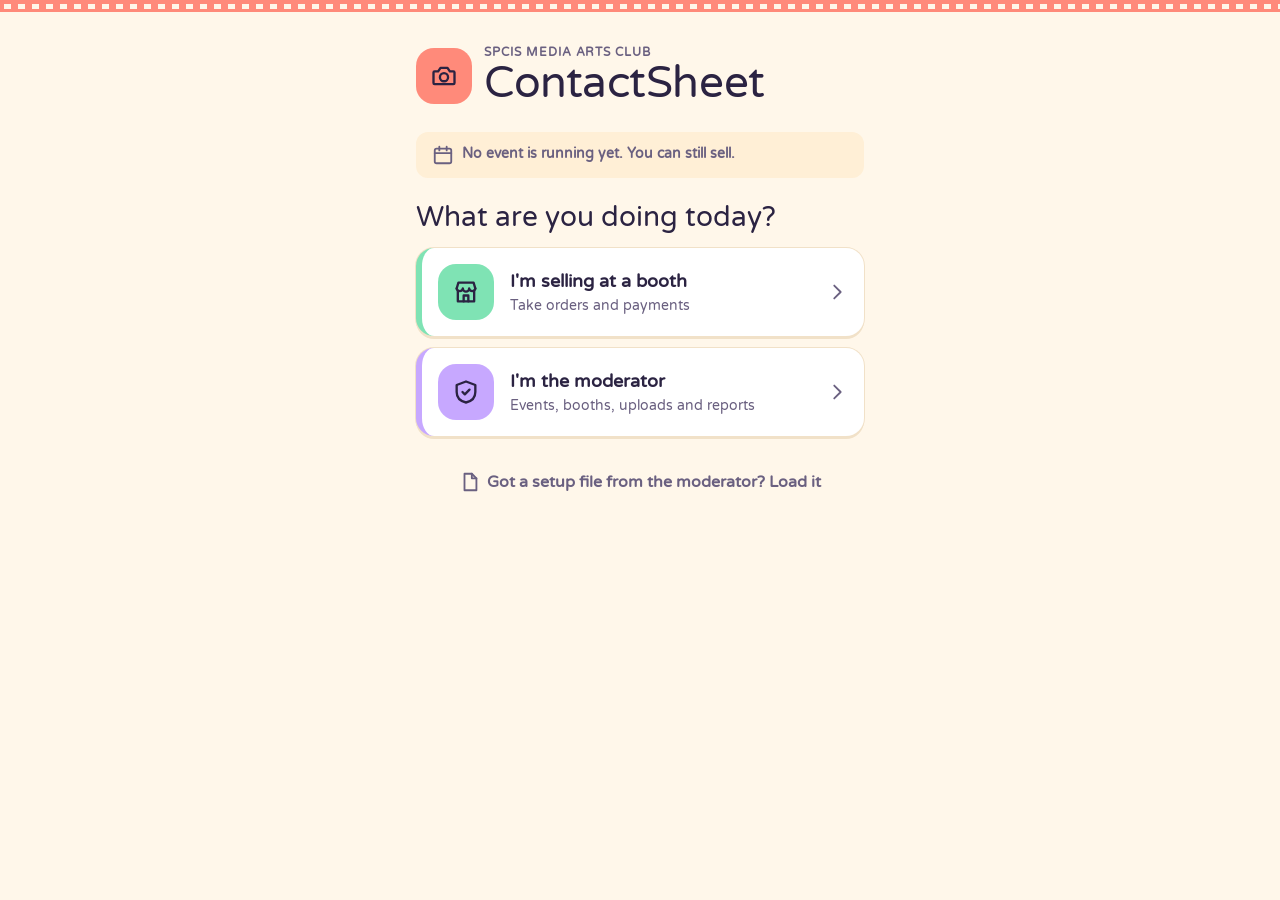
==== index.html @ 12881b78 "ContactSheet: booth POS, moderator tools, Google Sheet sync Offline booth register with events, boot" ====
<!doctype html>
<html lang="en">
<head>
<meta charset="utf-8">
<meta name="viewport" content="width=device-width, initial-scale=1, viewport-fit=cover">
<meta name="theme-color" content="#18171A">
<title>ContactSheet · Sign in</title>
<link rel="stylesheet" href="css/tokens.css">
<link rel="stylesheet" href="css/ui.css">
</head>
<body>
<div class="sprocket" aria-hidden="true"></div>
<main class="login">
  <header class="brand">
    <span class="badge lg" id="brandMark"></span>
    <div><p class="eyebrow">SPCIS Media Arts Club</p><h1 class="h1">ContactSheet</h1></div>
  </header>
  <p class="event-now" id="eventNow"></p>
  <section id="step" aria-live="polite"></section>
</main>
<input type="file" id="setupFile" accept=".json,application/json" hidden>
<dialog class="sheet" id="sheet"><div class="sheet-in"></div></dialog>
<script src="js/util.js"></script>
<script src="js/ui.js"></script>
<script src="js/seed.js"></script>
<script src="js/store.js"></script>
<script src="js/sync.js"></script>
<script src="js/login.js"></script>
</body>
</html>
---- css/tokens.css ----
/* ContactSheet design tokens — "Summer". Tokens only, no components. */
/* Varela Round (SIL Open Font License). One weight: "CS Round" never fakes bold (headings, numbers);
   "CS Body" lets the browser bold it for <b> and labels. */
@font-face { font-family: "CS Round"; src: url(../assets/fonts/varelaround-400.ttf) format("truetype"); font-weight: 100 900; font-display: swap; }
@font-face { font-family: "CS Body"; src: url(../assets/fonts/varelaround-400.ttf) format("truetype"); font-weight: 400; font-display: swap; }
@font-face { font-family: "Plex Mono"; src: url(../assets/fonts/plexmono-500.woff2) format("woff2"); font-weight: 500; font-display: swap; }

:root {
  /* summer pastels — bright, not muted. Dark text always sits on them. */
  --coral: #FF8A7A;
  --peach: #FFB98A;
  --lemon: #FFE27A;
  --mint: #7FE3B4;
  --aqua: #7ADCD8;
  --sky: #8CC8FF;
  --lilac: #C7A8FF;
  --pink: #FFA3CF;
  --on-pastel: #2B2342;

  /* surfaces & text */
  --paper: #FFF7EA;
  --card: #FFFFFF;
  --wash: #FFEFD6;
  --rule: #F1E1C8;
  --graphite: #6A6080;
  --ink: #2B2342;
  --on-ink: #FFF7EA;
  /* status: text-safe darker tones + pastel washes */
  --safelight: #D9394A;
  --safe-wash: #FFE3E6;
  --fixer: #0F7A4E;
  --fix-wash: #DDF8EB;
  --amber: #9A6400;
  --amber-wash: #FFF2C7;

  --f-display: "CS Round", "Arial Rounded MT Bold", ui-rounded, system-ui, sans-serif;
  --f-body: "CS Body", ui-rounded, system-ui, -apple-system, "Segoe UI", Roboto, sans-serif;
  --f-mono: "Plex Mono", ui-monospace, Menlo, Consolas, monospace;

  --t-12: .75rem; --t-14: .875rem; --t-16: 1rem; --t-18: 1.125rem; --t-20: 1.25rem;
  --t-28: 1.75rem; --t-36: 2.25rem; --t-44: 2.75rem; --t-72: 4.5rem;

  --s-1: 4px; --s-2: 8px; --s-3: 12px; --s-4: 16px; --s-5: 24px; --s-6: 32px; --s-7: 48px;
  --r-1: 12px; --r-2: 18px; --r-3: 24px;
  --tap: 52px;
  --hair: 1px solid var(--rule);
  --lift: 0 0 0 1px var(--rule), 0 3px 0 var(--rule);
  --ease: cubic-bezier(.2, .7, .2, 1);
  --dur: 140ms;
}

/* Dark = warm summer night; pastels stay bright */
@media (prefers-color-scheme: dark) {
  :root {
    --paper: #1E1A2E; --card: #2A2540; --wash: #342E4E; --rule: #403960; --graphite: #B9B0D4;
    --ink: #FFF3E2; --on-ink: #1E1A2E;
    --safelight: #FF8A93; --safe-wash: #45222E; --fixer: #7FE3B4; --fix-wash: #1D3A33;
    --amber: #FFD36A; --amber-wash: #3E3420;
  }
}

@media (prefers-reduced-motion: reduce) { :root { --dur: 0ms; } }
---- css/ui.css ----
/* ContactSheet shared components + sign-in + register. Uses tokens.css only. */
*, *::before, *::after { box-sizing: border-box; }
html { -webkit-text-size-adjust: 100%; }
body { margin: 0; background: var(--paper); color: var(--ink); font: 400 var(--t-16)/1.45 var(--f-body); -webkit-tap-highlight-color: transparent; }
button, input, select, textarea { font: inherit; color: inherit; }
button { cursor: pointer; background: none; border: 0; padding: 0; }
button:disabled { cursor: not-allowed; opacity: .4; }
:focus-visible { outline: 3px solid var(--sky); outline-offset: 2px; }
h1, h2, h3, p, ol, ul { margin: 0; }
ol, ul { padding: 0; list-style: none; }
[hidden] { display: none !important; }
.ic { width: 22px; height: 22px; flex: none; }

/* type roles */
.h1 { font: 400 var(--t-44)/1.05 var(--f-display); letter-spacing: -.01em; }
.h2 { font: 400 var(--t-28)/1.1 var(--f-display); }
.h3 { font-weight: 700; font-size: var(--t-18); }
.big-num { font: 400 var(--t-44)/1 var(--f-display); font-variant-numeric: tabular-nums; }
.huge-num { font: 400 var(--t-72)/1 var(--f-display); font-variant-numeric: tabular-nums; }
.eyebrow, .label { font-size: var(--t-12); font-weight: 600; letter-spacing: .08em; text-transform: uppercase; color: var(--graphite); }
.sub { color: var(--graphite); font-size: var(--t-14); }
.num { font-variant-numeric: tabular-nums; }
.mono { font-family: var(--f-mono); font-weight: 500; letter-spacing: .02em; }
.ok-text { color: var(--fixer); } .bad-text { color: var(--safelight); }

/* film-strip edge: the one decorative motif */
.sprocket { height: 12px; background-color: var(--coral);
  background-image: linear-gradient(90deg, var(--paper) 0 7px, transparent 7px);
  background-size: 14px 5px; background-repeat: repeat-x; background-position: 4px 3.5px; }

/* buttons */
.btn { min-height: var(--tap); padding: 0 var(--s-5); border-radius: var(--r-1); font-weight: 700; display: inline-flex; align-items: center; justify-content: center; gap: var(--s-2); transition: background var(--dur) var(--ease), transform var(--dur) var(--ease); white-space: nowrap; }
.btn:active:not(:disabled) { transform: scale(.98); }
.btn.primary { background: var(--ink); color: var(--on-ink); }
.btn.go { background: var(--mint); color: var(--on-pastel); box-shadow: 0 3px 0 #4FC08D; }
.btn.danger { background: var(--coral); color: var(--on-pastel); box-shadow: 0 3px 0 #E66655; }
.btn.ghost { border: 2px solid var(--rule); background: var(--card); }
.btn.wide { width: 100%; font-size: var(--t-18); }
.btn.sm { min-height: 44px; padding: 0 var(--s-4); font-size: var(--t-14); }
.link { min-height: 44px; display: inline-flex; align-items: center; gap: 6px; padding: 0 var(--s-1); color: var(--graphite); font-weight: 600; }
.link:hover { color: var(--ink); }
.icon-btn { width: 44px; height: 44px; display: grid; place-items: center; border-radius: var(--r-1); color: var(--graphite); }
.icon-btn:hover { background: var(--wash); color: var(--ink); }

/* booth badge */
.badge { --booth: #FFB98A; width: 40px; height: 40px; border-radius: var(--r-1); background: var(--booth); color: var(--on-pastel); display: grid; place-items: center; flex: none; }
.badge.inv { color: var(--on-ink); }
.badge.lg { width: 56px; height: 56px; border-radius: var(--r-2); } .badge.lg .ic { width: 28px; height: 28px; }
.badge.sm { width: 28px; height: 28px; border-radius: 6px; } .badge.sm .ic { width: 16px; height: 16px; }

/* status chip */
.chip { font-size: var(--t-12); font-weight: 600; color: var(--graphite); display: inline-flex; align-items: center; gap: 6px; padding: 4px 10px; border-radius: 99px; background: var(--wash); white-space: nowrap; }
.chip::before { content: ""; width: 8px; height: 8px; border-radius: 50%; background: var(--amber); }
.chip.ok::before { background: var(--fixer); }
.pill { display: inline-block; font-size: var(--t-12); font-weight: 700; padding: 2px 8px; border-radius: 99px; background: var(--wash); color: var(--graphite); }
.pill.ok { background: var(--fix-wash); color: var(--fixer); } .pill.bad { background: var(--safe-wash); color: var(--safelight); }

/* top bar + tabs */
.topbar { position: sticky; top: 0; z-index: 5; background: var(--paper); border-bottom: var(--hair); }
.topbar-in { display: flex; align-items: center; gap: var(--s-3); padding: var(--s-3) var(--s-4); }
.who-block { display: flex; align-items: center; gap: var(--s-3); min-width: 0; }
.who-block .name { font: 400 var(--t-20)/1.1 var(--f-display); }
.who-block .sub { white-space: nowrap; overflow: hidden; text-overflow: ellipsis; }
.topbar-in .chip { margin-left: auto; }
.tabs { display: flex; gap: var(--s-1); padding: 0 var(--s-3); overflow-x: auto; scrollbar-width: none; }
.tabs button { min-height: 48px; padding: 0 var(--s-3); display: inline-flex; align-items: center; gap: var(--s-2); color: var(--graphite); font-weight: 700; border-bottom: 3px solid transparent; white-space: nowrap; }
.tabs button .ic { width: 18px; height: 18px; }
.tabs button[aria-selected="true"] { color: var(--ink); border-color: var(--coral); }
@media (max-width: 599px) { .hide-sm { display: none !important; } }

/* toast */
.toast { position: fixed; left: 50%; bottom: 96px; transform: translate(-50%, 20px); opacity: 0; pointer-events: none; z-index: 50; display: flex; align-items: center; gap: var(--s-2); padding: var(--s-3) var(--s-4); border-radius: var(--r-2); background: var(--ink); color: var(--on-ink); font-weight: 600; transition: opacity var(--dur) var(--ease), transform var(--dur) var(--ease); max-width: calc(100vw - 32px); }
.toast.show { opacity: 1; transform: translate(-50%, 0); }
.toast[data-kind="bad"] { background: var(--coral); color: var(--on-pastel); }

/* bottom sheet / dialog */
dialog.sheet { border: 0; padding: 0; margin: auto auto 0; width: 100%; max-width: 560px; max-height: 92vh; background: var(--paper); color: var(--ink); border-radius: var(--r-3) var(--r-3) 0 0; }
dialog.sheet::backdrop { background: rgb(24 23 26 / .5); }
@media (min-width: 900px) { dialog.sheet { margin: auto; border-radius: var(--r-3); } }
.sheet-in { padding: var(--s-4) var(--s-5) calc(var(--s-5) + env(safe-area-inset-bottom)); display: grid; gap: var(--s-4); }
.sheet-head { display: flex; justify-content: space-between; align-items: flex-start; gap: var(--s-3); padding-top: var(--s-2); }
.x { width: 44px; height: 44px; display: grid; place-items: center; margin: -6px -10px 0 0; color: var(--graphite); border-radius: var(--r-1); }

/* forms */
.field { display: grid; gap: 6px; }
.field > span { font-weight: 700; font-size: var(--t-14); }
.field small { color: var(--graphite); font-size: var(--t-12); }
.input, .field input:not([type=checkbox]):not([type=radio]), .field select { min-height: var(--tap); width: 100%; padding: 0 var(--s-4); border: 2px solid var(--rule); border-radius: var(--r-1); background: var(--card); }
.input:focus, .field input:focus, .field select:focus { border-color: var(--ink); outline: none; }
.field-row { display: grid; grid-template-columns: 1fr 1fr; gap: var(--s-3); }
.err { color: var(--safelight); min-height: 1.4em; font-size: var(--t-14); font-weight: 600; }
.note { background: var(--wash); border-radius: var(--r-1); padding: var(--s-3) var(--s-4); font-size: var(--t-14); color: var(--graphite); }
.note.warn { background: var(--amber-wash); color: var(--amber); }

/* big choice cards (sign-in) */
.choices { display: grid; gap: var(--s-3); }
.choice { display: flex; align-items: center; gap: var(--s-4); width: 100%; min-height: 84px; padding: var(--s-4); text-align: left; background: var(--card); border-radius: var(--r-2); box-shadow: var(--lift); border-left: 6px solid var(--booth, var(--ink)); transition: transform var(--dur) var(--ease); }
.choice:active { transform: scale(.985); }
.choice .t { font-weight: 700; font-size: var(--t-18); display: block; }
.choice .ic.go { margin-left: auto; color: var(--graphite); }

/* sign in */
.login { max-width: 480px; margin: 0 auto; padding: var(--s-6) var(--s-4) var(--s-7); display: grid; gap: var(--s-5); }
.brand { display: flex; align-items: center; gap: var(--s-3); }
.brand .badge { background: var(--coral); color: var(--on-pastel); }
.event-now { display: flex; align-items: center; gap: var(--s-2); padding: var(--s-3) var(--s-4); border-radius: var(--r-1); background: var(--fix-wash); color: var(--fixer); font-weight: 600; font-size: var(--t-14); }
.event-now.none { background: var(--wash); color: var(--graphite); }
.dots { display: flex; gap: var(--s-4); justify-content: center; height: 24px; }
.dots i { width: 20px; height: 20px; border-radius: 50%; border: 3px solid var(--ink); transition: background var(--dur); }
.dots i.on { background: var(--ink); }
.dots.shake { animation: shake 300ms; }
@keyframes shake { 25% { transform: translateX(-8px); } 75% { transform: translateX(8px); } }
.keypad { display: grid; grid-template-columns: repeat(3, 1fr); gap: var(--s-2); }
.keypad button { min-height: 68px; border-radius: var(--r-2); background: var(--card); box-shadow: var(--lift); font: 400 var(--t-28) var(--f-display); display: grid; place-items: center; }
.keypad button:active { background: var(--wash); }
.center { text-align: center; }

/* ---------- register ---------- */
.pos-main { display: grid; grid-template-columns: 1fr; padding-bottom: 104px; }
.cart-side { display: none; }
@media (min-width: 900px) {
  .pos-main { grid-template-columns: 1fr 380px; padding-bottom: 0; min-height: calc(100vh - 120px); }
  .cart-side { display: grid; gap: var(--s-3); align-content: start; border-left: var(--hair); padding: var(--s-5); position: sticky; top: 120px; align-self: start; }
  .cartbar { display: none !important; }
}
.howto { display: flex; flex-wrap: wrap; gap: var(--s-2) var(--s-4); padding: var(--s-4) var(--s-4) 0; font-size: var(--t-14); color: var(--graphite); font-weight: 600; }
.howto b { display: inline-grid; place-items: center; width: 22px; height: 22px; border-radius: 50%; background: var(--lemon); color: var(--on-pastel); font-size: var(--t-12); margin-right: 6px; }
.grid { display: grid; grid-template-columns: repeat(auto-fill, minmax(150px, 1fr)); gap: var(--s-3); padding: var(--s-4); }
.tile { position: relative; background: var(--card); border-radius: var(--r-2); box-shadow: var(--lift); border-top: 8px solid var(--booth); min-height: 128px; padding: var(--s-4); text-align: left; display: flex; flex-direction: column; justify-content: space-between; gap: var(--s-2); transition: transform var(--dur) var(--ease), background var(--dur); }
.tile:active { transform: scale(.97); }
.tile.in { background: var(--wash); outline: 3px solid var(--booth); }
.tile-name { font-weight: 700; font-size: var(--t-18); line-height: 1.2; padding-right: 30px; }
.tile-price { font: 400 var(--t-28)/1 var(--f-display); font-variant-numeric: tabular-nums; }
.tile-kind { display: inline-flex; align-items: center; gap: 4px; font-size: var(--t-12); font-weight: 600; color: var(--graphite); }
.tile-kind .ic { width: 14px; height: 14px; }
.tile .qty { position: absolute; top: var(--s-3); right: var(--s-3); min-width: 30px; height: 30px; padding: 0 8px; border-radius: 15px; background: var(--coral); color: var(--on-pastel); font-weight: 700; display: grid; place-items: center; }
.cartbar { position: fixed; inset: auto 0 0 0; padding: var(--s-3) var(--s-4) calc(var(--s-3) + env(safe-area-inset-bottom)); background: var(--paper); border-top: var(--hair); z-index: 6; }
.cartbar .btn { width: 100%; justify-content: space-between; min-height: 60px; font-size: var(--t-18); }

/* cart */
.lines li { display: grid; grid-template-columns: 1fr auto; gap: var(--s-2) var(--s-3); align-items: center; padding: var(--s-3) 0; border-bottom: var(--hair); }
.lines .nm { font-weight: 600; }
.lines .amt { text-align: right; font-weight: 700; }
.step { justify-self: start; display: inline-flex; align-items: center; background: var(--card); border: 2px solid var(--rule); border-radius: var(--r-1); }
.step button { width: 44px; height: 44px; font-size: var(--t-20); font-weight: 700; }
.step b { min-width: 28px; text-align: center; }
.cart-foot { display: flex; justify-content: space-between; align-items: baseline; padding: var(--s-3) 0; }
.cart-actions { display: grid; gap: var(--s-2); }
.empty { color: var(--graphite); padding: var(--s-5) 0; text-align: center; display: grid; gap: var(--s-2); justify-items: center; }
.empty > .ic { width: 36px; height: 36px; opacity: .5; }

/* payment */
.methods { display: grid; grid-template-columns: 1fr 1fr; gap: var(--s-3); }
.methods button { min-height: 72px; border-radius: var(--r-2); background: var(--card); border: 3px solid var(--rule); font-weight: 700; font-size: var(--t-18); display: flex; align-items: center; justify-content: center; gap: var(--s-2); }
.methods button small { display: block; font-size: var(--t-12); font-weight: 600; }
.methods button:disabled { opacity: 1; background: var(--wash); border-color: var(--rule); color: var(--graphite); }
.methods button[aria-checked="true"] { border-color: var(--ink); background: var(--ink); color: var(--on-ink); }
.row { display: flex; justify-content: space-between; align-items: baseline; gap: var(--s-3); }
.bills { display: grid; grid-template-columns: repeat(4, 1fr); gap: var(--s-2); }
.bills button { min-height: 56px; border-radius: var(--r-1); background: var(--card); box-shadow: var(--lift); font-weight: 800; font-size: var(--t-18); font-variant-numeric: tabular-nums; }
.bills button.soft { font-size: var(--t-14); color: var(--graphite); }
.change { border-radius: var(--r-2); padding: var(--s-4); background: var(--safe-wash); color: var(--safelight); }
.change.ok { background: var(--fix-wash); color: var(--fixer); }
.change .label { color: inherit; }
.ref-input { font: 500 var(--t-28) var(--f-mono) !important; letter-spacing: .12em; }

/* receipt */
.done { display: grid; gap: var(--s-4); }
.done-mark { width: 64px; height: 64px; border-radius: 50%; background: var(--mint); color: var(--on-pastel); display: grid; place-items: center; }
.done-mark .ic { width: 36px; height: 36px; stroke-width: 3; }
.tickets li { display: grid; grid-template-columns: auto 1fr; gap: 2px var(--s-4); align-items: baseline; padding: var(--s-3) var(--s-4); border-radius: var(--r-2); background: var(--card); box-shadow: var(--lift); }
.tickets li + li { margin-top: var(--s-2); }
.tickets .frame { font: 400 var(--t-36)/1 var(--f-display); }
.tickets .code { font-size: var(--t-20); color: var(--safelight); letter-spacing: .18em; text-align: right; }
.tickets .what { grid-column: 1 / -1; color: var(--graphite); font-size: var(--t-14); }

/* today */
.today { padding: var(--s-4); display: grid; gap: var(--s-4); align-content: start; }
.stats { display: grid; grid-template-columns: repeat(auto-fit, minmax(140px, 1fr)); gap: var(--s-3); }
.stat { background: var(--card); border-radius: var(--r-2); box-shadow: var(--lift); padding: var(--s-4); display: grid; gap: var(--s-1); }
.stat .big-num { font-size: var(--t-36); }
.feed li { display: grid; grid-template-columns: auto 1fr auto 44px; gap: 2px var(--s-3); padding: var(--s-3) 0; border-bottom: var(--hair); align-items: center; }
.feed time { font-size: var(--t-14); white-space: nowrap; color: var(--graphite); }
.feed .meta { grid-column: 2 / 4; font-size: var(--t-12); color: var(--graphite); }
.feed li > :last-child { grid-column: 4; grid-row: 1 / span 2; }
.feed .voided > span:not(.meta) { text-decoration: line-through; color: var(--graphite); }
.reasons { display: flex; flex-wrap: wrap; gap: var(--s-2); }
.reasons button { min-height: 44px; padding: 0 var(--s-4); border-radius: 99px; border: 2px solid var(--rule); background: var(--card); font-weight: 600; }
.reasons button[aria-checked="true"] { border-color: var(--ink); background: var(--ink); color: var(--on-ink); }
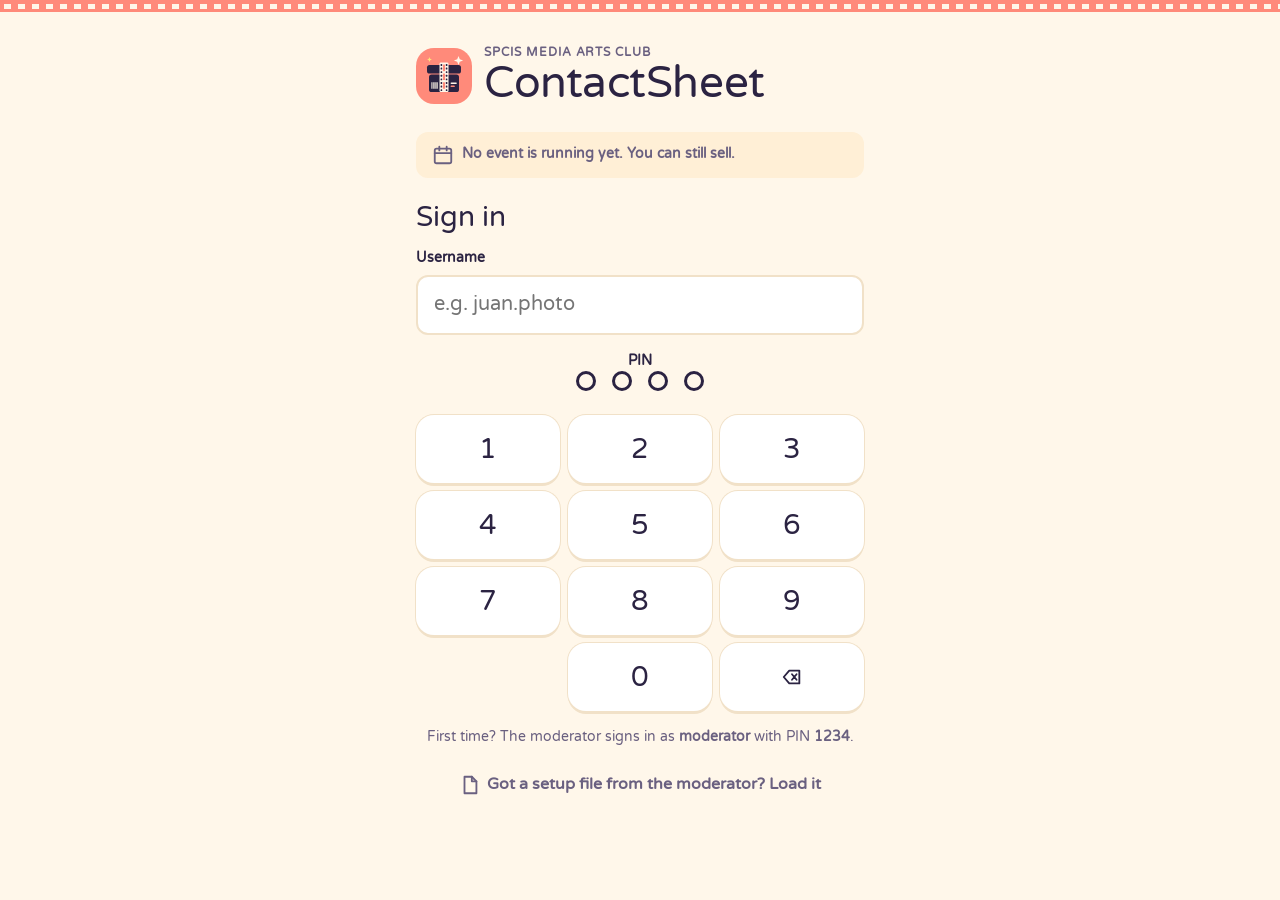
==== commit 713491cc: "Require customer name, grade and section; new box + film logo Every sale now needs the customer: nam" ====
--- a/index.html
+++ b/index.html
@@ -3,7 +3,12 @@
 <head>
 <meta charset="utf-8">
 <meta name="viewport" content="width=device-width, initial-scale=1, viewport-fit=cover">
-<meta name="theme-color" content="#18171A">
+<meta name="theme-color" content="#FF8A7A">
+<link rel="manifest" href="manifest.json">
+<link rel="apple-touch-icon" href="assets/icons/apple-touch-icon.png">
+<link rel="icon" type="image/png" href="assets/icons/favicon-64.png">
+<meta name="apple-mobile-web-app-capable" content="yes">
+<meta name="apple-mobile-web-app-title" content="ContactSheet">
 <title>ContactSheet · Sign in</title>
 <link rel="stylesheet" href="css/tokens.css">
 <link rel="stylesheet" href="css/ui.css">
@@ -17,6 +22,7 @@
   </header>
   <p class="event-now" id="eventNow"></p>
   <section id="step" aria-live="polite"></section>
+  <div id="installSlot"></div>
 </main>
 <input type="file" id="setupFile" accept=".json,application/json" hidden>
 <dialog class="sheet" id="sheet"><div class="sheet-in"></div></dialog>
@@ -25,6 +31,8 @@
 <script src="js/seed.js"></script>
 <script src="js/store.js"></script>
 <script src="js/sync.js"></script>
+<script src="js/pwa.js"></script>
+<script src="js/pin.js"></script>
 <script src="js/login.js"></script>
 </body>
 </html>
--- a/css/ui.css
+++ b/css/ui.css
@@ -102,7 +102,8 @@
 /* sign in */
 .login { max-width: 480px; margin: 0 auto; padding: var(--s-6) var(--s-4) var(--s-7); display: grid; gap: var(--s-5); }
 .brand { display: flex; align-items: center; gap: var(--s-3); }
-.brand .badge { background: var(--coral); color: var(--on-pastel); }
+.brand .badge { background: var(--coral); color: var(--on-pastel); padding: 4px; }
+.logo { width: 100%; height: 100%; display: block; }
 .event-now { display: flex; align-items: center; gap: var(--s-2); padding: var(--s-3) var(--s-4); border-radius: var(--r-1); background: var(--fix-wash); color: var(--fixer); font-weight: 600; font-size: var(--t-14); }
 .event-now.none { background: var(--wash); color: var(--graphite); }
 .dots { display: flex; gap: var(--s-4); justify-content: center; height: 24px; }
@@ -113,6 +114,10 @@
 .keypad { display: grid; grid-template-columns: repeat(3, 1fr); gap: var(--s-2); }
 .keypad button { min-height: 68px; border-radius: var(--r-2); background: var(--card); box-shadow: var(--lift); font: 400 var(--t-28) var(--f-display); display: grid; place-items: center; }
 .keypad button:active { background: var(--wash); }
+.keypad.locked { opacity: .45; }
+.big-user { font-size: var(--t-20) !important; min-height: 60px !important; }
+.field-label { font-weight: 700; font-size: var(--t-14); margin-top: var(--s-4); text-align: center; }
+.who-line { display: inline-flex; align-items: center; gap: var(--s-2); padding: var(--s-2) 0; color: var(--ink); }
 .center { text-align: center; }
 
 /* ---------- register ---------- */
@@ -124,7 +129,7 @@
   .cartbar { display: none !important; }
 }
 .howto { display: flex; flex-wrap: wrap; gap: var(--s-2) var(--s-4); padding: var(--s-4) var(--s-4) 0; font-size: var(--t-14); color: var(--graphite); font-weight: 600; }
-.howto b { display: inline-grid; place-items: center; width: 22px; height: 22px; border-radius: 50%; background: var(--lemon); color: var(--on-pastel); font-size: var(--t-12); margin-right: 6px; }
+.howto > span > b:first-child { display: inline-grid; place-items: center; width: 22px; height: 22px; border-radius: 50%; background: var(--lemon); color: var(--on-pastel); font-size: var(--t-12); margin-right: 6px; }
 .grid { display: grid; grid-template-columns: repeat(auto-fill, minmax(150px, 1fr)); gap: var(--s-3); padding: var(--s-4); }
 .tile { position: relative; background: var(--card); border-radius: var(--r-2); box-shadow: var(--lift); border-top: 8px solid var(--booth); min-height: 128px; padding: var(--s-4); text-align: left; display: flex; flex-direction: column; justify-content: space-between; gap: var(--s-2); transition: transform var(--dur) var(--ease), background var(--dur); }
 .tile:active { transform: scale(.97); }
@@ -187,3 +192,52 @@
 .reasons { display: flex; flex-wrap: wrap; gap: var(--s-2); }
 .reasons button { min-height: 44px; padding: 0 var(--s-4); border-radius: 99px; border: 2px solid var(--rule); background: var(--card); font-weight: 600; }
 .reasons button[aria-checked="true"] { border-color: var(--ink); background: var(--ink); color: var(--on-ink); }
+
+/* panel card (shared) */
+.panel { background: var(--card); border-radius: var(--r-2); box-shadow: var(--lift); padding: var(--s-4) var(--s-5); display: grid; gap: var(--s-3); align-content: start; }
+.panel .h3 { display: flex; align-items: center; gap: var(--s-2); }
+
+/* customer */
+.cust-row { display: flex; align-items: center; gap: var(--s-3); padding: var(--s-3) 0; border-bottom: var(--hair); }
+.cust-row > span { display: grid; flex: 1; min-width: 0; }
+.cust-row.need { color: var(--amber); }
+.cust-row.need .sub { color: var(--amber); }
+.cust-row .btn .sub { font-weight: 400; }
+.sugg li + li { margin-top: var(--s-2); }
+.sugg button { display: flex; align-items: center; gap: var(--s-3); width: 100%; min-height: 52px; padding: var(--s-2) var(--s-4); border-radius: var(--r-1); background: var(--fix-wash); text-align: left; }
+.sugg button > span { display: grid; }
+.grades { display: grid; grid-template-columns: repeat(6, 1fr); gap: var(--s-2); margin-top: var(--s-1); }
+.grades button { min-height: 48px; border-radius: var(--r-1); border: 2px solid var(--rule); background: var(--card); font-weight: 700; }
+.grades button:nth-child(n+7) { grid-column: span 3; }
+.grades button[aria-checked="true"] { border-color: var(--ink); background: var(--ink); color: var(--on-ink); }
+
+/* stock */
+.stock-list { display: grid; gap: var(--s-3); }
+.stock-list li { background: var(--card); border-radius: var(--r-2); box-shadow: var(--lift); padding: var(--s-4); display: grid; grid-template-columns: 1fr auto; gap: var(--s-3); border-left: 6px solid var(--mint); }
+.stock-list li.low { border-left-color: var(--lemon); } .stock-list li.out { border-left-color: var(--coral); }
+.stock-list li > div:first-child { display: grid; gap: 4px; justify-items: start; }
+.stock-n { text-align: right; } .stock-n .big-num { font-size: var(--t-36); }
+.stock-acts { grid-column: 1 / -1; display: flex; flex-wrap: wrap; gap: var(--s-2); }
+.big-input { font-size: var(--t-36) !important; text-align: center; min-height: 72px !important; }
+.tile .pill { margin-top: 4px; }
+
+/* close day */
+.close { max-width: 640px; }
+.denoms li { display: grid; grid-template-columns: 72px auto 1fr; gap: var(--s-3); align-items: center; padding: var(--s-2) 0; border-bottom: var(--hair); }
+.den { display: inline-grid; place-items: center; height: 40px; font-weight: 700; font-variant-numeric: tabular-nums; color: var(--on-pastel); }
+.den.bill { border-radius: 8px; background: var(--mint); }
+.den.coin { width: 44px; border-radius: 50%; background: var(--lemon); justify-self: start; }
+.denoms .step input { width: 52px; height: 44px; border: 0; background: none; text-align: center; font-weight: 700; font-size: var(--t-18); }
+.denoms .step input:focus { outline: 2px solid var(--sky); }
+.den-amt { text-align: right; font-weight: 700; }
+.co-sum { display: grid; gap: var(--s-2); }
+.co-sum .row.total { font-weight: 700; font-size: var(--t-18); border-top: var(--hair); padding-top: var(--s-2); }
+.co-sum .sub-v { font-size: var(--t-14); color: inherit; }
+.done-mark.bad { background: var(--coral); }
+
+/* install + update */
+.install { display: flex; align-items: center; gap: var(--s-3); width: 100%; padding: var(--s-4); text-align: left; border-radius: var(--r-2); background: var(--amber-wash); border: 2px dashed var(--lemon); }
+.install > span { display: grid; gap: 2px; }
+.update-bar { position: fixed; top: var(--s-3); left: 50%; transform: translateX(-50%); z-index: 60; display: flex; align-items: center; gap: var(--s-3); padding: var(--s-2) var(--s-2) var(--s-2) var(--s-4); border-radius: 99px; background: var(--lemon); color: var(--on-pastel); font-weight: 700; box-shadow: 0 4px 0 #E8C24F; max-width: calc(100vw - 24px); white-space: nowrap; }
+.update-bar .btn { min-height: 40px; border-radius: 99px; background: var(--on-pastel); color: #FFF7EA; }
+@media (min-width: 900px) { .pos-main:has(#tab-close:not([hidden])) { grid-template-columns: 1fr; } .pos-main:has(#tab-close:not([hidden])) .cart-side { display: none; } }
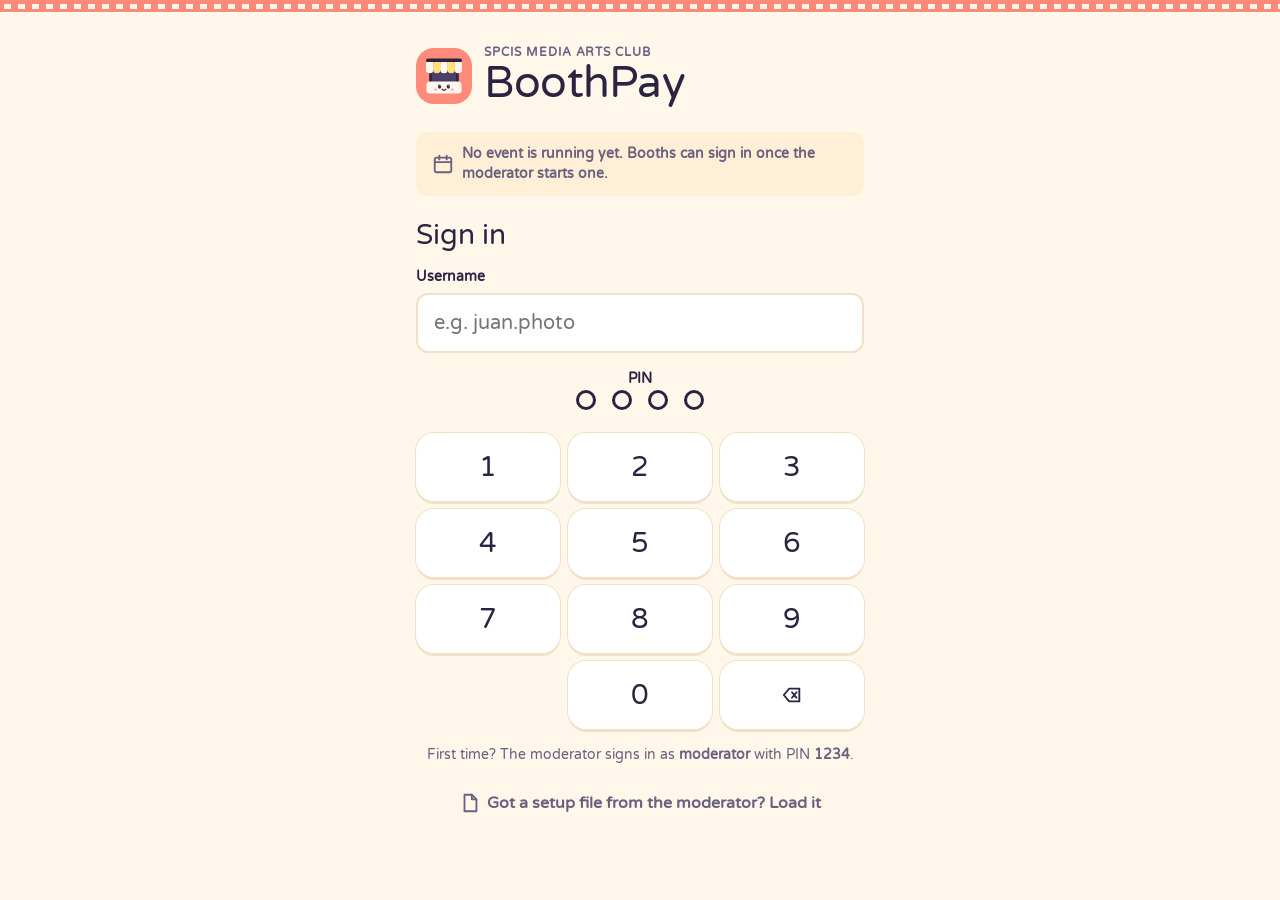
==== commit 5e85b684: "Rename to BoothPay with a cute booth icon All visible text now says BoothPay (titles, sign-in, insta" ====
--- a/index.html
+++ b/index.html
@@ -8,8 +8,8 @@
 <link rel="apple-touch-icon" href="assets/icons/apple-touch-icon.png">
 <link rel="icon" type="image/png" href="assets/icons/favicon-64.png">
 <meta name="apple-mobile-web-app-capable" content="yes">
-<meta name="apple-mobile-web-app-title" content="ContactSheet">
-<title>ContactSheet · Sign in</title>
+<meta name="apple-mobile-web-app-title" content="BoothPay">
+<title>BoothPay · Sign in</title>
 <link rel="stylesheet" href="css/tokens.css">
 <link rel="stylesheet" href="css/ui.css">
 </head>
@@ -18,7 +18,7 @@
 <main class="login">
   <header class="brand">
     <span class="badge lg" id="brandMark"></span>
-    <div><p class="eyebrow">SPCIS Media Arts Club</p><h1 class="h1">ContactSheet</h1></div>
+    <div><p class="eyebrow">SPCIS Media Arts Club</p><h1 class="h1">BoothPay</h1></div>
   </header>
   <p class="event-now" id="eventNow"></p>
   <section id="step" aria-live="polite"></section>
--- a/css/ui.css
+++ b/css/ui.css
@@ -1,6 +1,9 @@
 /* ContactSheet shared components + sign-in + register. Uses tokens.css only. */
 *, *::before, *::after { box-sizing: border-box; }
 html { -webkit-text-size-adjust: 100%; }
+/* no visible scroll bars anywhere (scrolling still works by touch, wheel and trackpad) */
+* { scrollbar-width: none; -ms-overflow-style: none; }
+*::-webkit-scrollbar { display: none; width: 0; height: 0; }
 body { margin: 0; background: var(--paper); color: var(--ink); font: 400 var(--t-16)/1.45 var(--f-body); -webkit-tap-highlight-color: transparent; }
 button, input, select, textarea { font: inherit; color: inherit; }
 button { cursor: pointer; background: none; border: 0; padding: 0; }
@@ -138,6 +141,10 @@
 .tile-price { font: 400 var(--t-28)/1 var(--f-display); font-variant-numeric: tabular-nums; }
 .tile-kind { display: inline-flex; align-items: center; gap: 4px; font-size: var(--t-12); font-weight: 600; color: var(--graphite); }
 .tile-kind .ic { width: 14px; height: 14px; }
+.tile-cell { position: relative; display: grid; }
+.tile-minus { position: absolute; top: -8px; left: -8px; z-index: 1; width: 40px; height: 40px; border-radius: 50%; background: var(--ink); color: var(--on-ink); font-size: 26px; font-weight: 700; line-height: 1; display: grid; place-items: center; box-shadow: 0 0 0 3px var(--paper); transition: transform var(--dur) var(--ease); }
+.tile-minus:active { transform: scale(.9); }
+.tile-cell:has(.tile-minus) .tile { padding-top: 38px; }
 .tile .qty { position: absolute; top: var(--s-3); right: var(--s-3); min-width: 30px; height: 30px; padding: 0 8px; border-radius: 15px; background: var(--coral); color: var(--on-pastel); font-weight: 700; display: grid; place-items: center; }
 .cartbar { position: fixed; inset: auto 0 0 0; padding: var(--s-3) var(--s-4) calc(var(--s-3) + env(safe-area-inset-bottom)); background: var(--paper); border-top: var(--hair); z-index: 6; }
 .cartbar .btn { width: 100%; justify-content: space-between; min-height: 60px; font-size: var(--t-18); }
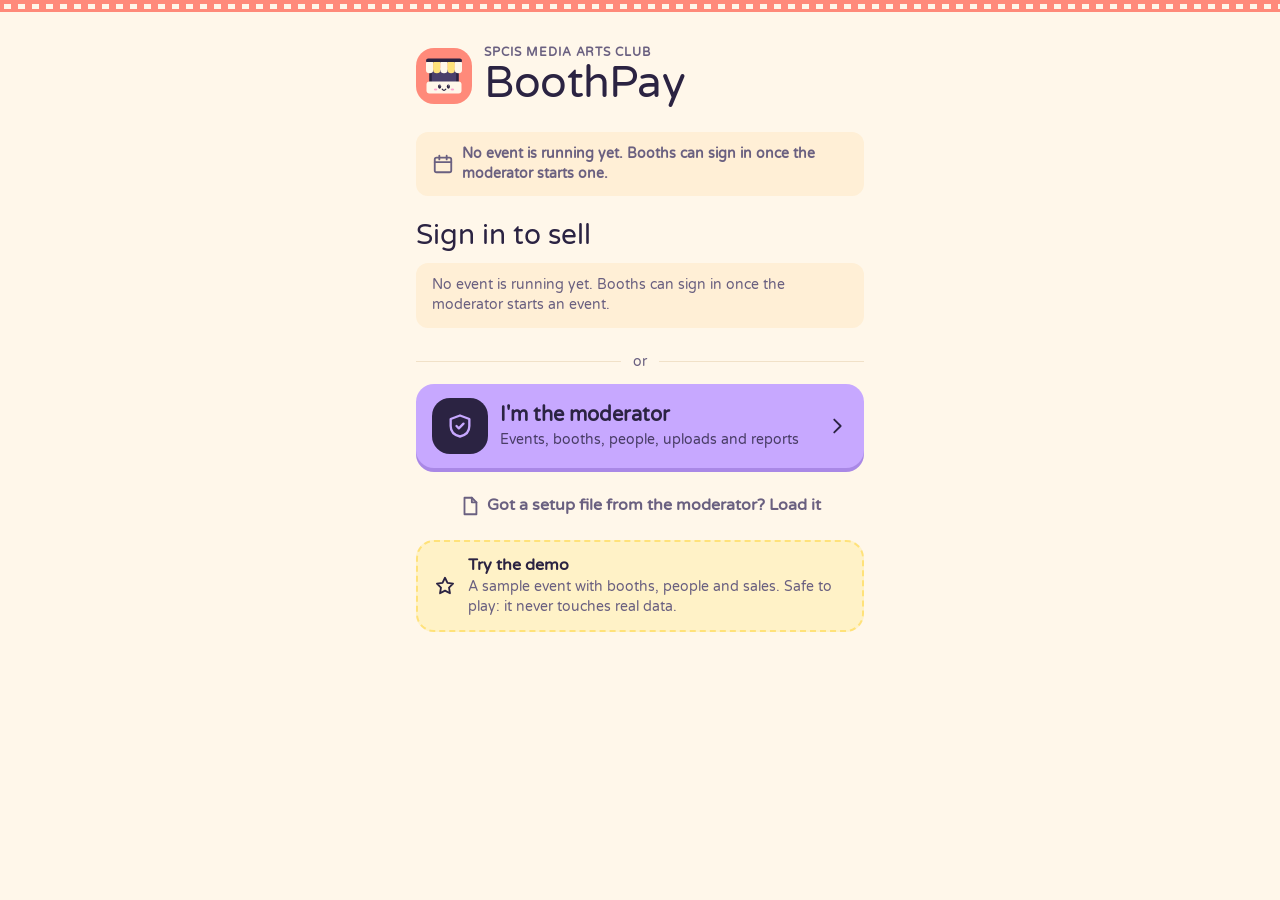
==== commit 526c09e4: "Add a safe demo mode with a full sample event "Try the demo" on the sign-in page (or ?demo) opens Bo" ====
--- a/index.html
+++ b/index.html
@@ -33,6 +33,7 @@
 <script src="js/sync.js"></script>
 <script src="js/pwa.js"></script>
 <script src="js/pin.js"></script>
+<script src="js/demo.js"></script>
 <script src="js/login.js"></script>
 </body>
 </html>
--- a/css/ui.css
+++ b/css/ui.css
@@ -242,6 +242,34 @@
 .co-sum .sub-v { font-size: var(--t-14); color: inherit; }
 .done-mark.bad { background: var(--coral); }
 
+/* sign-in: pick your name */
+.people { display: grid; grid-template-columns: repeat(auto-fill, minmax(200px, 1fr)); gap: var(--s-2); }
+.person { display: flex; align-items: center; gap: var(--s-3); width: 100%; min-height: 64px; padding: var(--s-2) var(--s-3); text-align: left; background: var(--card); border-radius: var(--r-2); box-shadow: var(--lift); border-left: 5px solid var(--booth, var(--rule)); }
+.person > span:not(.badge) { display: grid; min-width: 0; flex: 1; }
+.person > span:not(.badge) b { white-space: nowrap; overflow: hidden; text-overflow: ellipsis; }
+.person .ic.go { color: var(--graphite); }
+.person.big { min-height: 80px; }
+.person:active { transform: scale(.985); }
+
+.big-select { min-height: 60px !important; font-size: var(--t-18); font-weight: 700; }
+.or-line { display: flex; align-items: center; gap: var(--s-3); margin: var(--s-5) 0 var(--s-3); color: var(--graphite); font-size: var(--t-14); }
+.or-line::before, .or-line::after { content: ""; flex: 1; border-top: var(--hair); }
+.mod-btn { display: flex; align-items: center; gap: var(--s-3); width: 100%; min-height: 84px; padding: var(--s-3) var(--s-4); text-align: left; border-radius: var(--r-2); background: var(--lilac); color: var(--on-pastel); box-shadow: 0 4px 0 #A988E6; }
+.mod-btn > span:not(.badge) { display: grid; flex: 1; }
+.mod-btn b { font-size: var(--t-20); }
+.mod-btn .sub { color: var(--on-pastel); opacity: .8; }
+.mod-btn .badge { background: var(--on-pastel); color: var(--lilac); }
+.mod-btn:active { transform: translateY(2px); box-shadow: 0 2px 0 #A988E6; }
+
+/* demo mode */
+.demo-bar { position: sticky; top: 0; z-index: 7; display: flex; flex-wrap: wrap; align-items: center; gap: var(--s-2); padding: var(--s-2) var(--s-4); background: var(--lemon); color: var(--on-pastel); font-size: var(--t-14); }
+.demo-bar > span { flex: 1 1 220px; }
+.demo-bar .btn.ghost { background: transparent; border-color: var(--on-pastel); color: var(--on-pastel); min-height: 36px; }
+.demo-bar .btn.primary { background: var(--on-pastel); color: #FFF7EA; min-height: 36px; }
+.demo-cta { display: flex; align-items: center; gap: var(--s-3); margin-top: var(--s-3); padding: var(--s-3) var(--s-4); border-radius: var(--r-2); border: 2px dashed var(--lemon); background: var(--amber-wash); color: var(--ink); text-decoration: none; }
+.demo-cta > span { display: grid; }
+.demo-bar ~ .topbar { top: 0; }
+
 /* install + update */
 .install { display: flex; align-items: center; gap: var(--s-3); width: 100%; padding: var(--s-4); text-align: left; border-radius: var(--r-2); background: var(--amber-wash); border: 2px dashed var(--lemon); }
 .install > span { display: grid; gap: 2px; }
